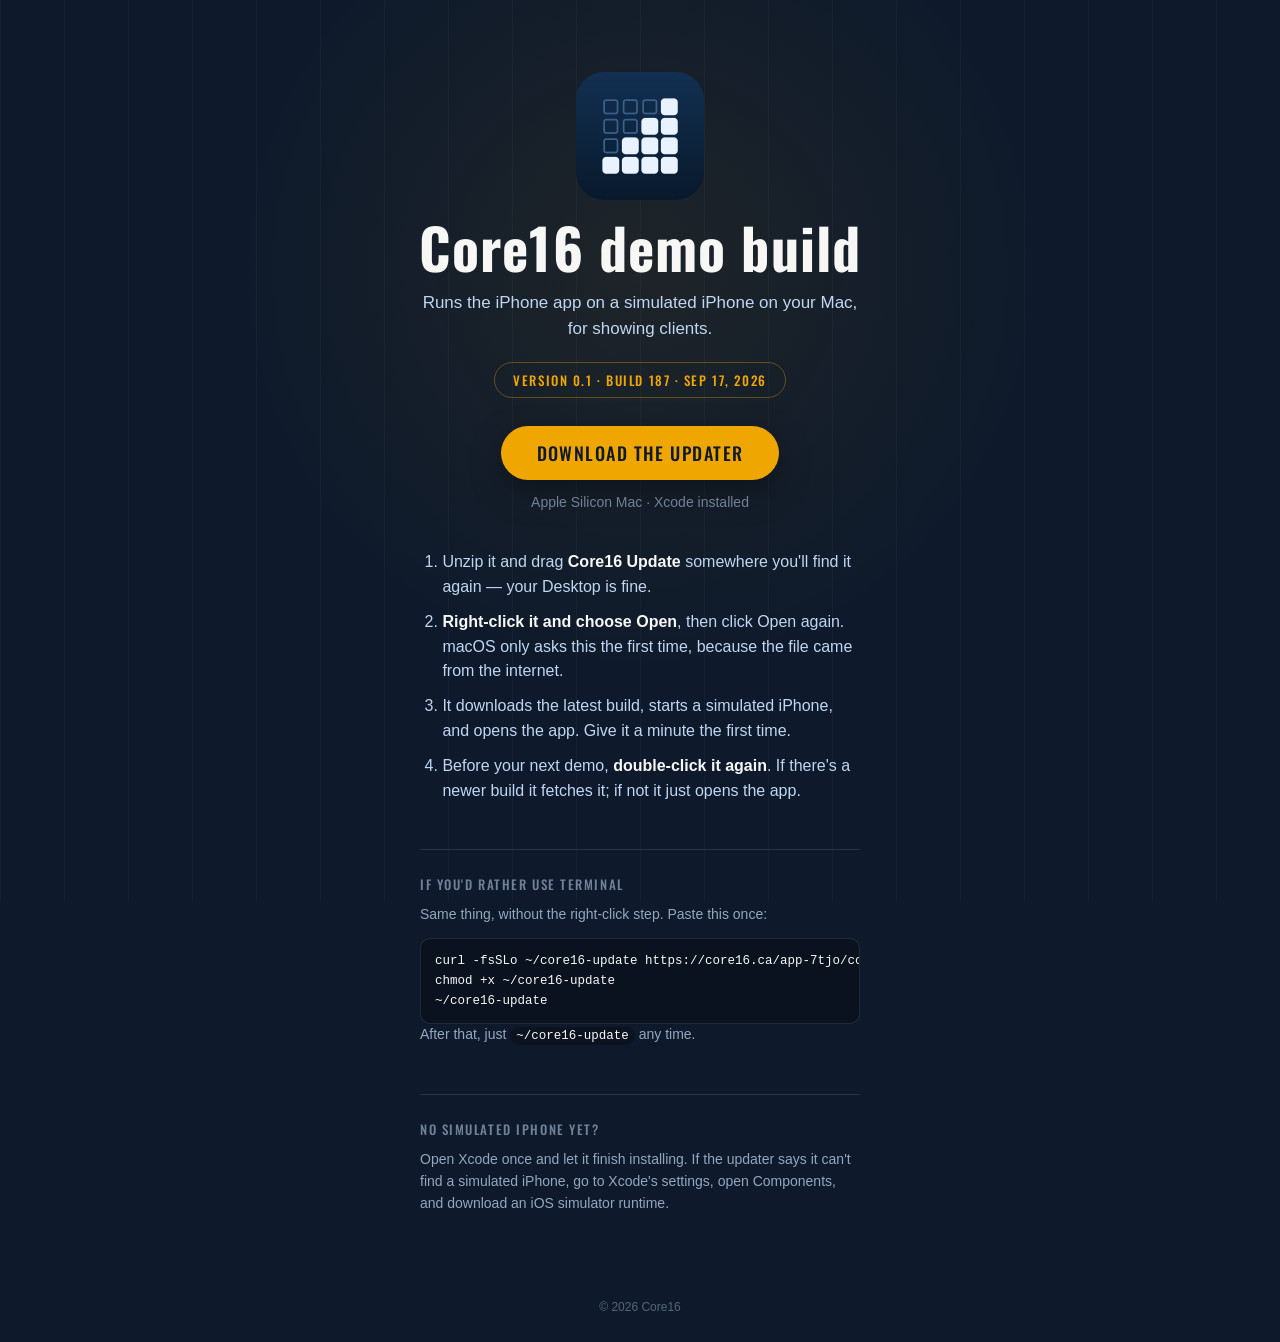
==== app-7tjo/index.html @ c8934e77 "Deploy from Core16/web/ (2026-09-17T22:13:34Z)" ====
<!doctype html>
<html lang="en">
<head>
<meta charset="utf-8">
<meta name="viewport" content="width=device-width, initial-scale=1">
<meta name="robots" content="noindex">
<title>Core16 demo build</title>
<link rel="icon" type="image/png" href="../assets/icon.png">
<link rel="preconnect" href="https://fonts.googleapis.com">
<link rel="preconnect" href="https://fonts.gstatic.com" crossorigin>
<link href="https://fonts.googleapis.com/css2?family=Oswald:wght@500;700&display=swap" rel="stylesheet">
<style>
  :root {
    --ink: #0e1a2b;
    --ink-light: #bfd6f2;
    --amber: #f0a600;
    --paper: #f7f7f5;
  }

  * { box-sizing: border-box; }

  html, body { margin: 0; height: 100%; }

  body {
    background: var(--ink);
    color: var(--paper);
    font-family: -apple-system, BlinkMacSystemFont, "Segoe UI", sans-serif;
    display: flex;
    flex-direction: column;
    min-height: 100vh;
    position: relative;
    overflow-x: hidden;
  }

  body::before {
    content: "";
    position: absolute;
    inset: 0;
    background:
      radial-gradient(circle at 50% 30%, rgba(240, 166, 0, 0.07) 0%, transparent 45%),
      repeating-linear-gradient(90deg, rgba(191, 214, 242, 0.035) 0, rgba(191, 214, 242, 0.035) 1px, transparent 1px, transparent 64px);
    pointer-events: none;
    z-index: 0;
  }

  main {
    position: relative;
    z-index: 1;
    flex: 1;
    display: flex;
    flex-direction: column;
    align-items: center;
    text-align: center;
    padding: 8vh 24px 6vh;
  }

  .icon {
    width: 128px;
    height: 128px;
    margin-bottom: 16px;
    border-radius: 28px;
  }

  h1 {
    font-family: "Oswald", -apple-system, sans-serif;
    font-weight: 700;
    font-size: clamp(36px, 9vw, 56px);
    letter-spacing: 0.02em;
    line-height: 1.1;
    margin: 0 0 12px;
  }

  .lede {
    max-width: 440px;
    font-size: 17px;
    line-height: 1.55;
    color: var(--ink-light);
    margin: 0 0 20px;
  }

  .build {
    font-family: "Oswald", -apple-system, sans-serif;
    font-weight: 500;
    font-size: 13px;
    letter-spacing: 0.12em;
    text-transform: uppercase;
    color: var(--amber);
    border: 1px solid rgba(240, 166, 0, 0.35);
    border-radius: 999px;
    padding: 7px 18px;
    margin: 0 0 28px;
    min-height: 32px;
  }

  .download {
    display: inline-block;
    font-family: "Oswald", -apple-system, sans-serif;
    font-weight: 500;
    font-size: 18px;
    letter-spacing: 0.08em;
    text-transform: uppercase;
    color: var(--ink);
    background: var(--amber);
    border-radius: 999px;
    padding: 14px 36px;
    text-decoration: none;
    box-shadow: 0 12px 32px rgba(0, 0, 0, 0.35);
  }

  .download:hover { background: #ffb81a; }

  .requires {
    font-size: 14px;
    color: rgba(191, 214, 242, 0.55);
    margin: 14px 0 40px;
  }

  ol {
    max-width: 440px;
    width: 100%;
    text-align: left;
    font-size: 16px;
    line-height: 1.55;
    color: var(--ink-light);
    margin: 0;
    padding-left: 1.4em;
  }

  li { margin-bottom: 10px; }
  li strong { color: var(--paper); font-weight: 600; }

  .aside {
    max-width: 440px;
    width: 100%;
    text-align: left;
    margin-top: 36px;
    padding-top: 24px;
    border-top: 1px solid rgba(191, 214, 242, 0.14);
  }

  .aside h2 {
    font-family: "Oswald", -apple-system, sans-serif;
    font-weight: 500;
    font-size: 13px;
    letter-spacing: 0.12em;
    text-transform: uppercase;
    color: rgba(191, 214, 242, 0.55);
    margin: 0 0 10px;
  }

  .aside p {
    font-size: 14px;
    line-height: 1.55;
    color: rgba(191, 214, 242, 0.75);
    margin: 0 0 12px;
  }

  code {
    display: block;
    font-family: ui-monospace, SFMono-Regular, Menlo, monospace;
    font-size: 12.5px;
    line-height: 1.6;
    color: var(--paper);
    background: rgba(0, 0, 0, 0.28);
    border: 1px solid rgba(191, 214, 242, 0.12);
    border-radius: 10px;
    padding: 12px 14px;
    overflow-x: auto;
    white-space: pre;
  }

  footer {
    position: relative;
    z-index: 1;
    text-align: center;
    padding: 20px 24px 28px;
    font-size: 12px;
    color: rgba(191, 214, 242, 0.4);
  }
</style>
</head>
<body>
  <main>
    <img class="icon" src="../assets/icon.png" alt="" width="128" height="128">
    <h1>Core16 demo build</h1>
    <p class="lede">Runs the iPhone app on a simulated iPhone on your Mac, for showing clients.</p>
    <p class="build" id="build">&nbsp;</p>
    <a class="download" href="Core16-Update.zip" download>Download the updater</a>
    <p class="requires">Apple Silicon Mac &middot; Xcode installed</p>
    <ol>
      <li>Unzip it and drag <strong>Core16 Update</strong> somewhere you'll find it again — your Desktop is fine.</li>
      <li><strong>Right-click it and choose Open</strong>, then click Open again. macOS only asks this the first time, because the file came from the internet.</li>
      <li>It downloads the latest build, starts a simulated iPhone, and opens the app. Give it a minute the first time.</li>
      <li>Before your next demo, <strong>double-click it again</strong>. If there's a newer build it fetches it; if not it just opens the app.</li>
    </ol>

    <div class="aside">
      <h2>If you'd rather use Terminal</h2>
      <p>Same thing, without the right-click step. Paste this once:</p>
      <code>curl -fsSLo ~/core16-update https://core16.ca/app-7tjo/core16-update
chmod +x ~/core16-update
~/core16-update</code>
      <p>After that, just <code style="display:inline;padding:2px 6px;border:0;background:rgba(0,0,0,0.28)">~/core16-update</code> any time.</p>
    </div>

    <div class="aside">
      <h2>No simulated iPhone yet?</h2>
      <p>Open Xcode once and let it finish installing. If the updater says it
      can't find a simulated iPhone, go to Xcode's settings, open Components,
      and download an iOS simulator runtime.</p>
    </div>
  </main>
  <footer>&copy; 2026 Core16</footer>

  <script>
    // The page is static; the build number lives in latest.json, which the
    // publish script rewrites on every build.
    fetch("latest.json", { cache: "no-store" })
      .then(function (r) { return r.ok ? r.json() : null; })
      .then(function (m) {
        if (!m) return;
        var when = new Date(m.published).toLocaleDateString(undefined, {
          day: "numeric", month: "short", year: "numeric"
        });
        document.getElementById("build").textContent =
          "Version " + m.version + " · build " + m.build + " · " + when;
      })
      .catch(function () {});
  </script>
</body>
</html>
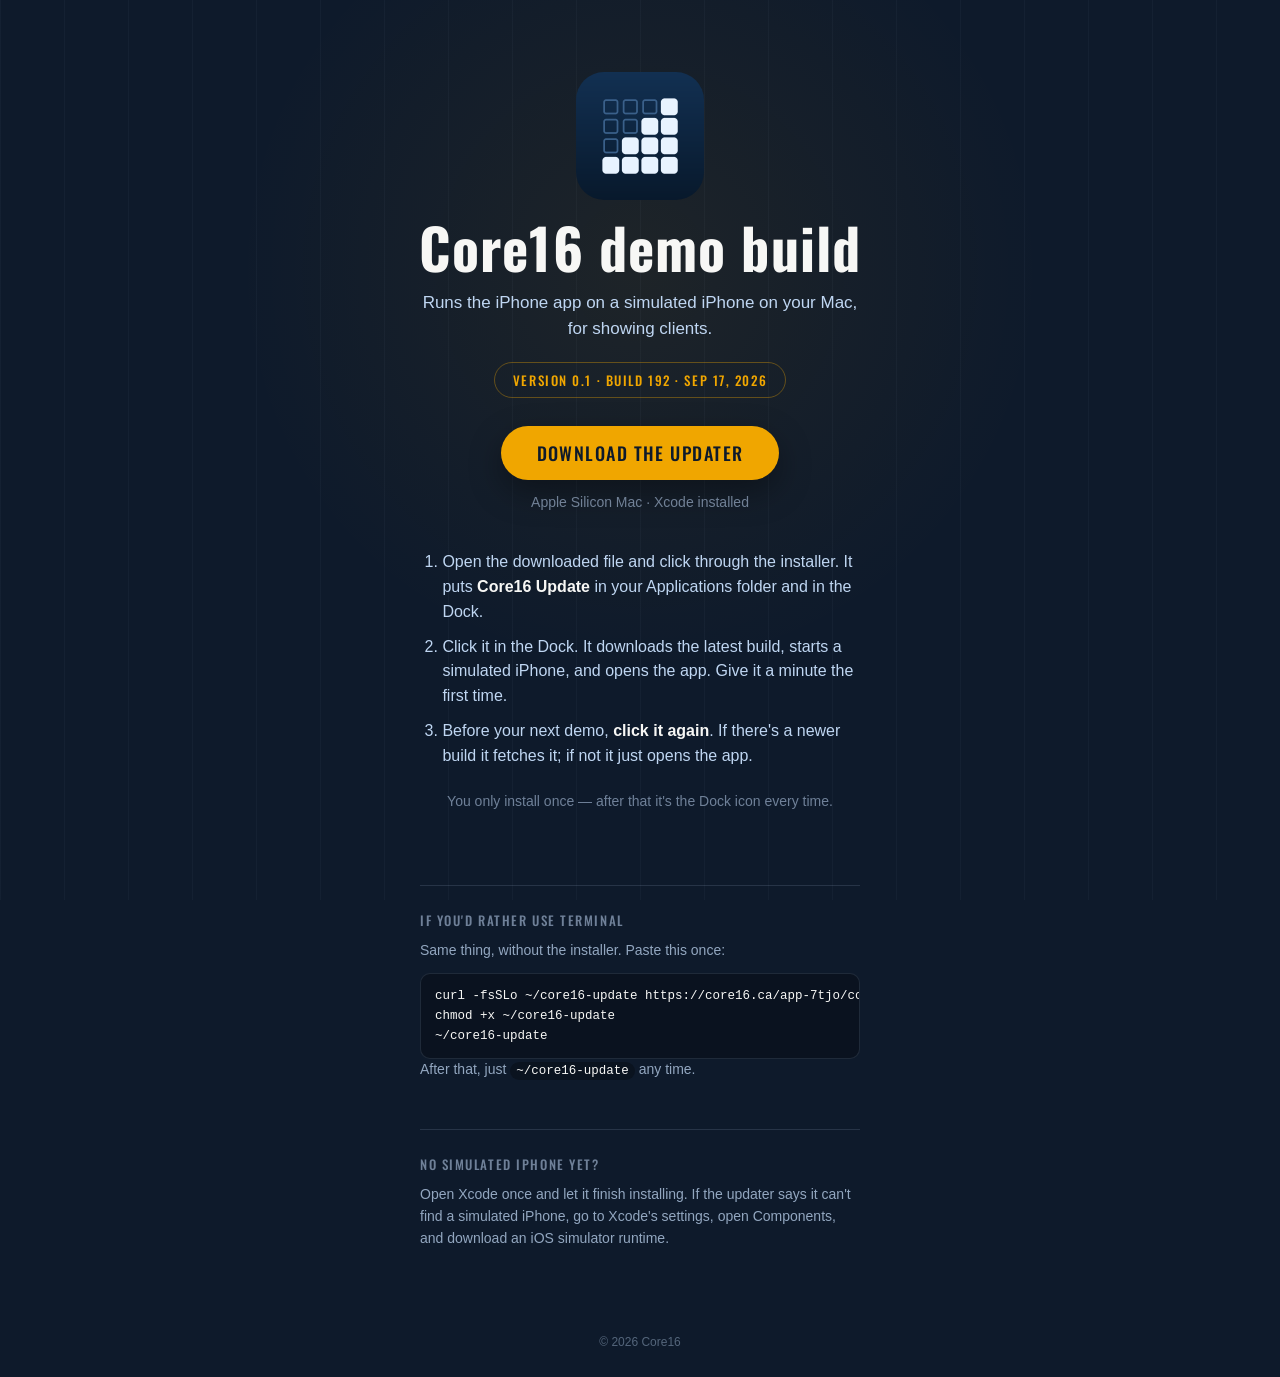
==== commit 1385f4e3: "Deploy from Core16/web/ (2026-09-17T23:52:24Z)" ====
--- a/app-7tjo/index.html
+++ b/app-7tjo/index.html
@@ -185,18 +185,18 @@
     <h1>Core16 demo build</h1>
     <p class="lede">Runs the iPhone app on a simulated iPhone on your Mac, for showing clients.</p>
     <p class="build" id="build">&nbsp;</p>
-    <a class="download" href="Core16-Update.zip" download>Download the updater</a>
+    <a class="download" href="Core16-Update.pkg" download>Download the updater</a>
     <p class="requires">Apple Silicon Mac &middot; Xcode installed</p>
     <ol>
-      <li>Unzip it and drag <strong>Core16 Update</strong> somewhere you'll find it again — your Desktop is fine.</li>
-      <li><strong>Right-click it and choose Open</strong>, then click Open again. macOS only asks this the first time, because the file came from the internet.</li>
-      <li>It downloads the latest build, starts a simulated iPhone, and opens the app. Give it a minute the first time.</li>
-      <li>Before your next demo, <strong>double-click it again</strong>. If there's a newer build it fetches it; if not it just opens the app.</li>
+      <li>Open the downloaded file and click through the installer. It puts <strong>Core16 Update</strong> in your Applications folder and in the Dock.</li>
+      <li>Click it in the Dock. It downloads the latest build, starts a simulated iPhone, and opens the app. Give it a minute the first time.</li>
+      <li>Before your next demo, <strong>click it again</strong>. If there's a newer build it fetches it; if not it just opens the app.</li>
     </ol>
+    <p class="requires">You only install once — after that it's the Dock icon every time.</p>
 
     <div class="aside">
       <h2>If you'd rather use Terminal</h2>
-      <p>Same thing, without the right-click step. Paste this once:</p>
+      <p>Same thing, without the installer. Paste this once:</p>
       <code>curl -fsSLo ~/core16-update https://core16.ca/app-7tjo/core16-update
 chmod +x ~/core16-update
 ~/core16-update</code>
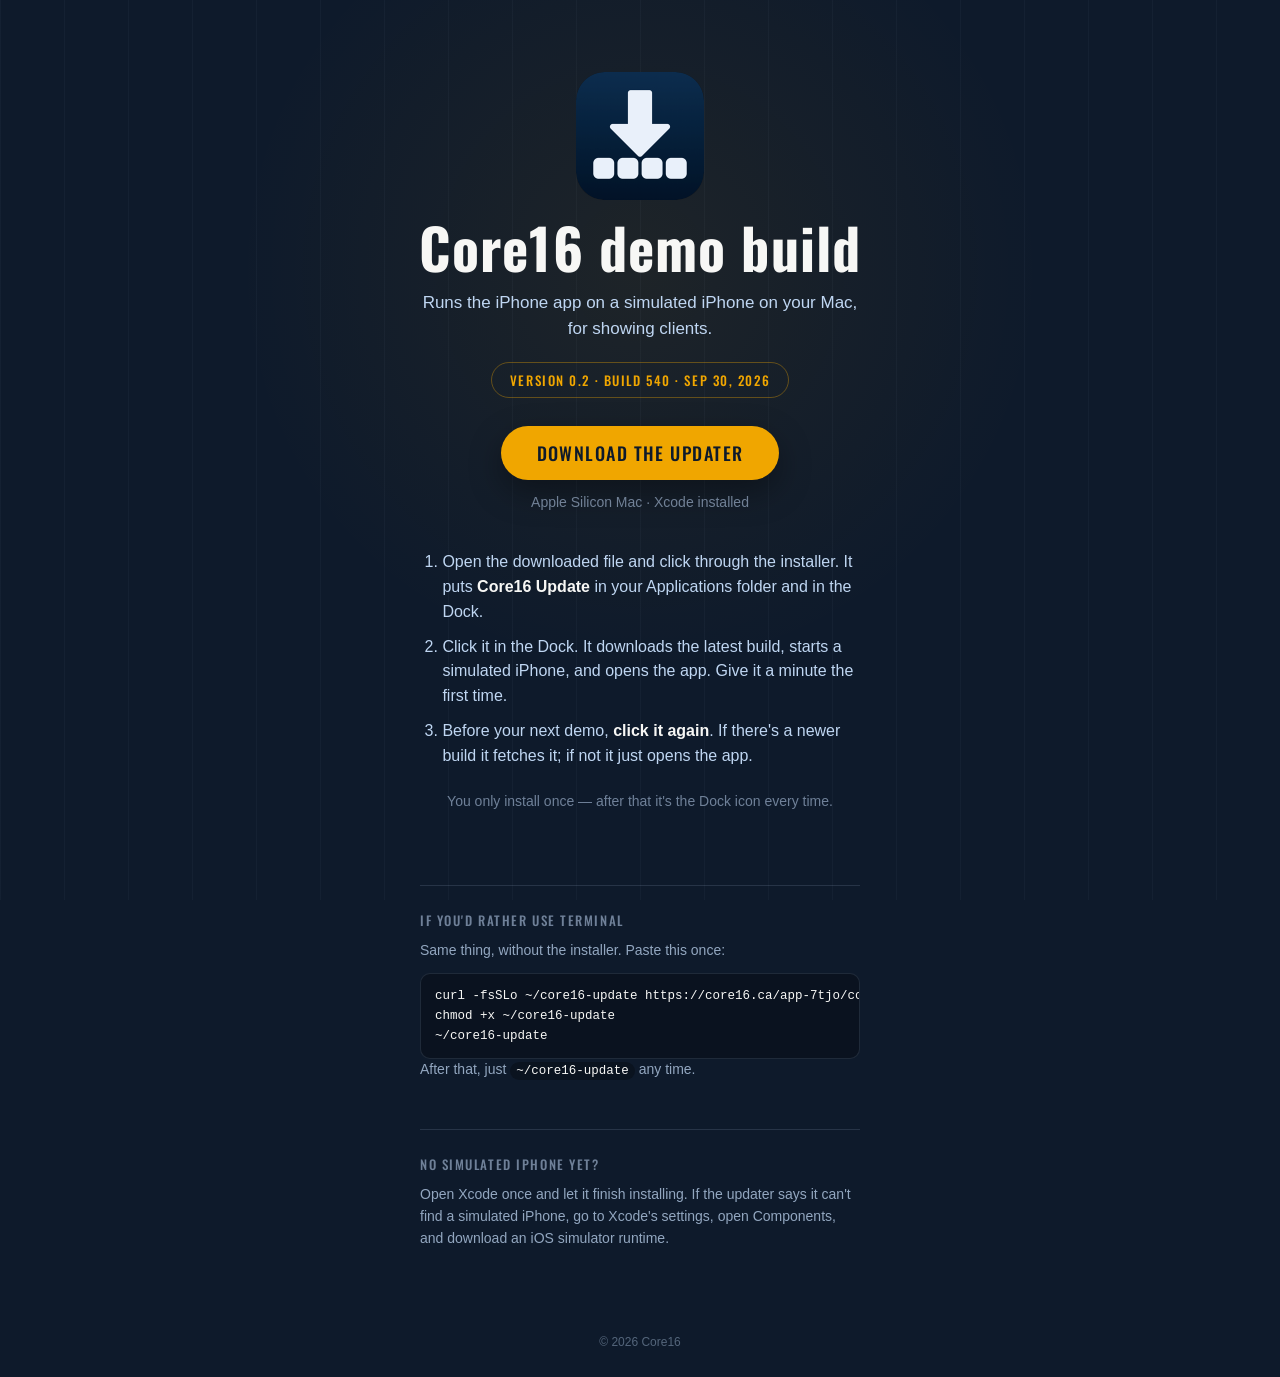
==== commit 82d97626: "Deploy from Core16/web/ (2026-09-30T00:24:28Z)" ====
--- a/app-7tjo/index.html
+++ b/app-7tjo/index.html
@@ -5,7 +5,7 @@
 <meta name="viewport" content="width=device-width, initial-scale=1">
 <meta name="robots" content="noindex">
 <title>Core16 demo build</title>
-<link rel="icon" type="image/png" href="../assets/icon.png">
+<link rel="icon" type="image/png" href="icon.png">
 <link rel="preconnect" href="https://fonts.googleapis.com">
 <link rel="preconnect" href="https://fonts.gstatic.com" crossorigin>
 <link href="https://fonts.googleapis.com/css2?family=Oswald:wght@500;700&display=swap" rel="stylesheet">
@@ -181,7 +181,7 @@
 </head>
 <body>
   <main>
-    <img class="icon" src="../assets/icon.png" alt="" width="128" height="128">
+    <img class="icon" src="icon.png" alt="" width="128" height="128">
     <h1>Core16 demo build</h1>
     <p class="lede">Runs the iPhone app on a simulated iPhone on your Mac, for showing clients.</p>
     <p class="build" id="build">&nbsp;</p>
